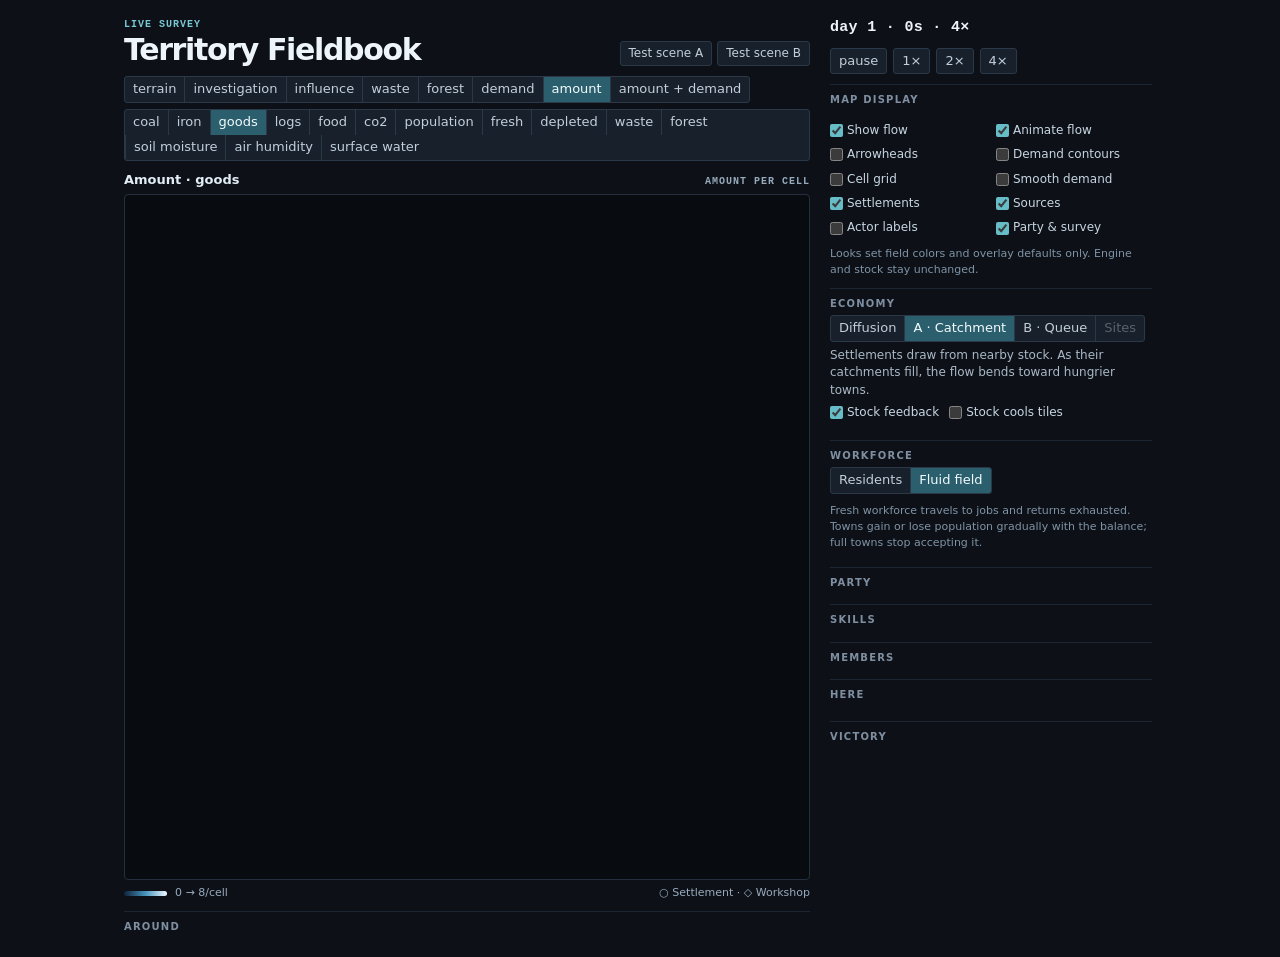
==== index.html @ fd57d46e "" ====
<!DOCTYPE html>
<html lang="en">
<head>
<meta charset="utf-8">
<meta name="viewport" content="width=device-width, initial-scale=1">
<title>Territory Fieldbook</title>
<style>
:root {
	--ui-surface: #18212b;
	--ui-surface-hi: #23303d;
	--ui-line: #2a3847;
	--ui-text: #c3cedb;
	--ui-text-strong: #f2fbfd;
	--ui-accent: #2c5f6e;
	--ui-accent-line: #4f8d9d;
	--ui-radius-sm: 3px;
	--ui-gap: 6px;
	--ui-step: 3px;
}
* { box-sizing: border-box; }
[hidden] { display: none !important; }
body {
	margin: 0;
	background: #0d1117;
	color: #d7dee7;
	font: 13px/1.45 ui-sans-serif, system-ui, -apple-system, "Segoe UI", sans-serif;
	color-scheme: dark;
}
#ui-app {
	display: flex;
	align-items: flex-start;
	gap: 20px;
	padding: 18px;
	max-width: 1480px;
	margin: 0 auto;
}
#ui-mapwrap {
	flex: 1 1 768px;
	min-width: 0;
	display: flex;
	flex-direction: column;
	gap: 10px;
}
#ui-app:not(.ui-paired) { justify-content: center; }
#ui-app:not(.ui-paired) #ui-mapwrap { max-width: clamp(480px, 100vh - 214px, 768px); }
#ui-maphead { display: flex; align-items: end; justify-content: space-between; flex-wrap: wrap; gap: 8px 12px; }
#ui-maphead h1 { margin: 1px 0 0; font-size: clamp(21px, 4vw, 30px); font-weight: 660; letter-spacing: -.045em; line-height: 1.1; color: #eef5fa; }
.ui-kicker, .ui-field-meta span, .ui-scene-controls > span, .ui-scene-stat span {
	font: 600 10px/1.4 ui-monospace, monospace;
	letter-spacing: .1em;
	text-transform: uppercase;
	color: #96aabc;
}
.ui-kicker { color: #79c9d4; }
#ui-scene-nav { display: flex; flex-wrap: wrap; gap: 5px; }
#ui-scene-nav a {
	padding: 3px 8px;
	text-decoration: none;
	font-size: 12px;
	color: var(--ui-text);
	background: var(--ui-surface);
	border: 1px solid var(--ui-line);
	border-radius: var(--ui-radius-sm);
}
#ui-scene-nav a:hover, #ui-scene-nav a[aria-current="page"] { color: var(--ui-text-strong); border-color: var(--ui-accent-line); }
#ui-maps { display: grid; grid-template-columns: minmax(0, 1fr); gap: 12px; }
.ui-paired #ui-maps { grid-template-columns: repeat(2, minmax(0, 1fr)); }
.ui-field { min-width: 0; }
.ui-field-meta, .ui-field-legend { display: flex; align-items: baseline; justify-content: space-between; gap: 8px; }
.ui-field-meta { margin-bottom: 5px; }
.ui-field-meta h2 { margin: 0; font-size: 13px; font-weight: 650; color: #e2edf6; }
.ui-field-legend { justify-content: start; align-items: center; flex-wrap: wrap; margin-top: 5px; color: #98aabd; font-size: 11px; }
.ui-scale { width: 43px; height: 5px; border-radius: 5px; background: linear-gradient(90deg, #102239, #4594bd, #eff9ff); }
.ui-scale.demand { background: linear-gradient(90deg, #411723, #d85c36, #ffe77f); }
.ui-scale.demand.signed { background: linear-gradient(90deg, #46db9f, #1b0f17, #ffe55b); }
.ui-scale.look-1 { background: linear-gradient(90deg, #0b1420, #6b7280, #f1f5fa); }
.ui-scale.look-1.demand { background: linear-gradient(90deg, #230c10, #bf7922, #ffe633); }
.ui-scale.look-2 { background: linear-gradient(90deg, #19181b, #6d3a26, #e18a36, #fff1c6); }
.ui-scale.look-2.demand { background: linear-gradient(90deg, #17151f, #634187, #c094e5, #edcfff); }
.ui-scale.look-1.demand.signed { background: linear-gradient(90deg, #46db9f, #230c10, #ffe633); }
.ui-scale.look-2.demand.signed { background: linear-gradient(90deg, #46db9f, #17151f, #edcfff); }
.ui-map-key { margin-left: auto; white-space: nowrap; }
.ui-field canvas {
	display: block;
	width: 100%;
	height: auto;
	background: #080b0f;
	border: 1px solid #24303d;
	border-radius: 4px;
	image-rendering: pixelated;
	cursor: crosshair;
}
#ui-panel {
	flex: 0 0 326px;
	display: flex;
	flex-direction: column;
	gap: 10px;
	max-height: calc(100vh - 36px);
	overflow-y: auto;
	padding-right: 4px;
}
#ui-clock {
	font: 600 15px/1.3 ui-monospace, monospace;
	letter-spacing: 0.02em;
	color: #eef4f8;
}
.ui-row { display: flex; flex-wrap: wrap; gap: 6px; }
button.ui-chip {
	background: #18212b;
	color: #c3cedb;
	border: 1px solid #2a3847;
	border-radius: 3px;
	padding: 3px 8px;
	font: inherit;
	cursor: pointer;
}
button.ui-chip:hover:not(:disabled) { border-color: #4f8d9d; }
button.ui-chip:disabled { opacity: .45; cursor: default; }
button.ui-chip.on { background: #2c5f6e; border-color: #4f8d9d; color: #f2fbfd; }
.ui-block {
	border-top: 1px solid #1d2733;
	padding-top: 8px;
}
.ui-block h2 {
	margin: 0 0 4px;
	font-size: 10px;
	font-weight: 700;
	letter-spacing: 0.12em;
	text-transform: uppercase;
	color: #7f8fa1;
}
.ui-seg {
	display: inline-flex;
	flex-wrap: wrap;
	border: 1px solid var(--ui-line);
	border-radius: var(--ui-radius-sm);
	background: var(--ui-surface);
	overflow: hidden;
	align-self: flex-start;
}
.ui-seg-item { position: relative; display: block; }
.ui-seg-item + .ui-seg-item { border-left: 1px solid var(--ui-line); }
.ui-seg-item > span {
	display: block;
	padding: var(--ui-step) 8px;
	color: var(--ui-text);
	line-height: 1.45;
	white-space: nowrap;
	cursor: pointer;
}
.ui-seg-item > input {
	position: absolute;
	width: 1px;
	height: 1px;
	margin: 0;
	opacity: 0;
	pointer-events: none;
}
.ui-seg-item > input:checked + span { background: var(--ui-accent); color: var(--ui-text-strong); }
.ui-seg-item:hover > input:not(:checked):not(:disabled) + span { background: var(--ui-surface-hi); }
.ui-seg-item > input:focus-visible + span { outline: 2px solid var(--ui-accent-line); outline-offset: -2px; }
.ui-seg-item > input:disabled + span { opacity: 0.38; cursor: default; }
#ui-nearby {
	white-space: pre-line;
	color: #c8d2dd;
	font-size: 12px;
	max-height: 180px;
	overflow-y: auto;
}
#ui-stats, #ui-skills, #ui-members, #ui-site, #ui-inspect, #ui-victory, #ui-workforce-stats {
	white-space: pre-line;
	color: #c8d2dd;
}
#ui-inspect { font-size: 12px; margin-top: 8px; }
#ui-workforce-stats { font-size: 12px; margin-top: 6px; }
#ui-site-panel {
	flex: 0 0 218px;
	display: flex;
	flex-direction: column;
	gap: 6px;
	align-self: flex-start;
	background: var(--ui-surface);
	border: 1px solid var(--ui-line);
	border-radius: var(--ui-radius-sm);
	padding: 10px 12px;
}
#ui-site-panel h2 {
	margin: 0;
	font-size: 10px;
	font-weight: 700;
	letter-spacing: 0.12em;
	text-transform: uppercase;
	color: #7f8fa1;
}
#ui-jobsite { white-space: pre-line; color: #e6edf4; font-size: 12px; }
.ui-economy-toggles { display: flex; flex-wrap: wrap; gap: 4px 10px; font-size: 12px; color: #c7d6e2; }
.ui-economy-toggles label { display: flex; align-items: center; gap: 4px; cursor: pointer; }
.ui-economy-toggles input { margin: 0; accent-color: #66bdc8; }
.ui-economy-toggles label:has(input:disabled) { opacity: .42; cursor: default; }
.ui-economy-toggles input:focus-visible { outline: 2px solid var(--ui-accent-line); outline-offset: 3px; }
.ui-display-options { display: grid; grid-template-columns: 1fr 1fr; gap: 7px 10px; }
#ui-look .ui-seg { display: grid; grid-template-columns: repeat(3, 1fr); width: 100%; font-size: 12px; text-align: center; }
#ui-display-note { margin: 7px 0 10px; color: #aabac9; font-size: 12px; }
.ui-help { margin: 9px 0 0; color: #7f93a6; font-size: 11px; }
.ui-scene-controls { display: flex; align-items: center; gap: 5px 8px; flex-wrap: wrap; }
.ui-scene-controls + .ui-scene-controls { margin-top: 6px; }
#ui-scene-note { margin: 6px 0 0; color: #9eafbf; font-size: 12px; }
#ui-scene-stats { display: grid; grid-template-columns: repeat(3, minmax(0, 1fr)); gap: 6px; margin-top: 9px; }
.ui-scene-stat { padding: 7px; border-radius: 4px; border: 1px solid var(--ui-line); background: #141d27; }
.ui-scene-stat strong { display: block; font: 600 15px/1.3 ui-monospace, monospace; color: #dfecf6; }
#ui-survey-panel { display: flex; flex-direction: column; gap: 10px; }
#ui-engine-note { margin: 5px 0; color: #aab8c7; font-size: 12px; }
#ui-site { color: #e6edf4; }
#ui-actions { display: flex; flex-direction: column; gap: 5px; margin-top: 8px; }
button.ui-act {
	text-align: left;
	background: #151d26;
	color: #d8e2ec;
	border: 1px solid #2a3847;
	border-radius: 3px;
	padding: 5px 9px;
	font: inherit;
	cursor: pointer;
}
button.ui-act.primary { background: #1d3a3f; border-color: #2f6a70; }
button.ui-act:hover:not(:disabled) { border-color: #4a6f84; }
button.ui-act:disabled { opacity: 0.38; cursor: default; }
#ui-status { min-height: 18px; color: #ffd166; }
#ui-log {
	margin: 0;
	padding: 0 0 0 16px;
	color: #93a1b1;
	font-size: 12px;
	display: flex;
	flex-direction: column;
	gap: 2px;
}
#ui-log li:first-child { color: #d5e2ee; }
@media (max-width: 960px) {
	#ui-app { flex-direction: column; }
	#ui-site-panel { flex: 0 0 auto; width: 100%; }
	#ui-app:not(.ui-paired) #ui-mapwrap, #ui-mapwrap { flex: 0 0 auto; max-width: none; width: 100%; }
	#ui-panel { flex: 0 0 auto; width: 100%; max-width: none; max-height: none; }
	#ui-app.ui-scene-active { gap: 10px; }
	.ui-scene-active #ui-mapwrap, .ui-scene-active #ui-panel { display: contents; }
	.ui-scene-active #ui-maphead { order: -3; width: 100%; }
	.ui-scene-active #ui-clock, .ui-scene-active #ui-time { order: -2; }
	.ui-scene-active #ui-maps { width: 100%; }
}
@media (max-width: 560px) {
	#ui-app { padding: 10px; }
	.ui-paired #ui-maps { grid-template-columns: minmax(0, 1fr); }
	.ui-map-key { margin-left: 0; }
}
</style>
</head>
<body>
<div id="ui-app">
	<aside id="ui-site-panel" aria-labelledby="ui-site-panel-title" hidden>
		<h2 id="ui-site-panel-title">selected site</h2>
		<div id="ui-jobsite"></div>
	</aside>
	<main id="ui-mapwrap">
		<header id="ui-maphead">
			<div><div class="ui-kicker" id="ui-map-kicker">Live survey</div><h1 id="ui-map-title">Territory Fieldbook</h1></div>
			<nav id="ui-scene-nav" aria-label="Economy test scenes">
				<a id="ui-survey-link" href="?" title="Start a fresh survey in this tab" hidden>Survey</a>
				<a id="ui-scene-a" href="?scene=a" target="_blank" rel="noopener" title="Open the Catchment test scene in a new tab">Test scene A</a>
				<a id="ui-scene-b" href="?scene=b" target="_blank" rel="noopener" title="Open the Queue test scene in a new tab">Test scene B</a>
			</nav>
		</header>
		<div id="ui-views" class="ui-row" aria-label="Map layers"></div>
		<div id="ui-scene-tools" hidden>
			<div class="ui-scene-controls"><span>Map tool</span><div id="ui-tools" class="ui-row"></div></div>
			<div class="ui-scene-controls"><span>Replay · initial demand</span><div id="ui-replay" class="ui-row"></div></div>
			<p id="ui-scene-note">Select a tool, then click either map. The same cell is marked on both.</p>
		</div>
		<div id="ui-maps">
			<section class="ui-field">
				<div id="ui-map-meta" class="ui-field-meta" hidden><h2 id="ui-map-layer">Amount · goods</h2><span id="ui-map-unit">Amount per cell</span></div>
				<canvas id="ui-canvas" aria-label="Survey map"></canvas>
				<div id="ui-map-legend" class="ui-field-legend" hidden><i id="ui-map-scale" class="ui-scale" aria-hidden="true"></i><span id="ui-map-range">0 → 8/cell</span><span class="ui-map-key" id="ui-map-key"></span></div>
			</section>
			<section class="ui-field" id="ui-demand-map" hidden>
				<div id="ui-demand-meta" class="ui-field-meta"><h2 id="ui-demand-layer">Demand · coal</h2><span id="ui-demand-unit">Pull / 0–1</span></div>
				<canvas id="ui-demand-canvas" aria-label="Coal demand map"></canvas>
				<div id="ui-demand-legend" class="ui-field-legend"><i id="ui-demand-scale" class="ui-scale demand" aria-hidden="true"></i><span id="ui-demand-range">Low → high pull</span><span class="ui-map-key" id="ui-demand-key"></span></div>
			</section>
		</div>
		<section id="ui-around-panel" class="ui-block"><h2>around</h2><div id="ui-nearby"></div></section>
	</main>
	<aside id="ui-panel">
		<div id="ui-clock">day 1 · 0s · 4×</div>
		<div id="ui-time" class="ui-row"></div>
		<section class="ui-block" aria-labelledby="ui-display-title">
			<h2 id="ui-display-title">map display</h2>
			<div id="ui-look" class="ui-row"></div>
			<p id="ui-display-note"></p>
			<div class="ui-economy-toggles ui-display-options">
				<label title="Show the direction of actual accepted goods transfers"><input id="ui-flow" type="checkbox" checked> Show flow</label>
				<label title="Move flow marks with simulation time; off keeps static directions"><input id="ui-flow-motion" type="checkbox" checked> Animate flow</label>
				<label title="Add direction arrowheads to the flow marks"><input id="ui-flow-arrows" type="checkbox"> Arrowheads</label>
				<label title="Join equal demand values with contour lines"><input id="ui-contours" type="checkbox"> Demand contours</label>
				<label title="Show cell boundaries and four-cell reference crosses"><input id="ui-grid" type="checkbox"> Cell grid</label>
				<label title="Interpolate the demand heatmap between cells; stock stays crisp"><input id="ui-smooth" type="checkbox"> Smooth demand</label>
				<label title="Show settlement markers without changing their demand or consumption"><input id="ui-settlement-markers" type="checkbox" checked> Settlements</label>
				<label title="Show mines, workshops and factories without changing production"><input id="ui-source-markers" type="checkbox" checked> Sources</label>
				<label title="Label consumers C, mines S, workshops W and factories F"><input id="ui-actor-labels" type="checkbox"> Actor labels</label>
				<label title="Show the party, plus survey reach, sites and rivals on non-economy maps"><input id="ui-survey-markers" type="checkbox" checked> Party & survey</label>
			</div>
			<p class="ui-help">Looks set field colors and overlay defaults only. Engine and stock stay unchanged.</p>
		</section>
		<section class="ui-block">
			<h2>economy</h2>
			<div id="ui-engine" class="ui-row"></div>
			<p id="ui-engine-note" aria-live="polite"></p>
			<div class="ui-economy-toggles">
				<label title="Stored goods ease settlement import pull; in Diffusion they lower the local signed signal"><input id="ui-surplus" type="checkbox" checked> Stock feedback</label>
				<label id="ui-pressure-control" title="Stock lowers the pull on its own tile, even without a settlement nearby; Catchment and Queue only"><input id="ui-pressure" type="checkbox"> Stock cools tiles</label>
			</div>
			<div id="ui-scene-stats" hidden>
				<div class="ui-scene-stat"><span>Stored</span><strong id="ui-scene-stock">0.0</strong></div>
				<div class="ui-scene-stat"><span>Mined</span><strong id="ui-scene-mined">0.0</strong></div>
				<div class="ui-scene-stat"><span>Used</span><strong id="ui-scene-used">0.0</strong></div>
			</div>
			<div id="ui-inspect"></div>
		</section>
		<section class="ui-block" aria-labelledby="ui-workforce-title">
			<h2 id="ui-workforce-title">workforce</h2>
			<div id="ui-workforce" class="ui-row"></div>
			<p id="ui-workforce-note" class="ui-help"></p>
			<div id="ui-workforce-stats"></div>
		</section>
		<div id="ui-survey-panel">
			<section class="ui-block"><h2>party</h2><div id="ui-stats"></div></section>
			<section class="ui-block"><h2>skills</h2><div id="ui-skills"></div></section>
			<section class="ui-block"><h2>members</h2><div id="ui-members"></div></section>
			<section class="ui-block"><h2>here</h2><div id="ui-site"></div><div id="ui-actions"></div></section>
			<section class="ui-block"><h2>victory</h2><div id="ui-victory"></div></section>
		</div>
		<div id="ui-status"></div>
		<ol id="ui-log"></ol>
	</aside>
</div>
<script src="random.js"></script>
<script src="world.js"></script>
<script src="prototype/water-humidity/terrain.js"></script>
<script src="prototype/water-humidity/simulation.js"></script>
<script src="hydrology.js"></script>
<script src="events.js"></script>
<script src="land.js"></script>
<script src="economy.js"></script>
<script src="sites.js"></script>
<script src="map-economy.js"></script>
<script src="map-industry.js"></script>
<script src="map-farm.js"></script>
<script src="map-diffusion.js"></script>
<script src="map-factory-scan.js"></script>
<script src="map-sites.js"></script>
<script src="map-market-flow.js"></script>
<script src="map-market-demand.js"></script>
<script src="map-population.js"></script>
<script src="map-fluid.js"></script>
<script src="map-scenes.js"></script>
<script src="investigate.js"></script>
<script src="party.js"></script>
<script src="territory.js"></script>
<script src="rivals.js"></script>
<script src="victory.js"></script>
<script src="render.js"></script>
<script src="render-economy.js"></script>
<script src="render-markers.js"></script>
<script src="input.js"></script>
<script src="hud.js"></script>
<script src="hud-economy.js"></script>
<script src="hud-display.js"></script>
<script src="hud-scenes.js"></script>
<script src="actions.js"></script>
<script src="main.js"></script>
</body>
</html>
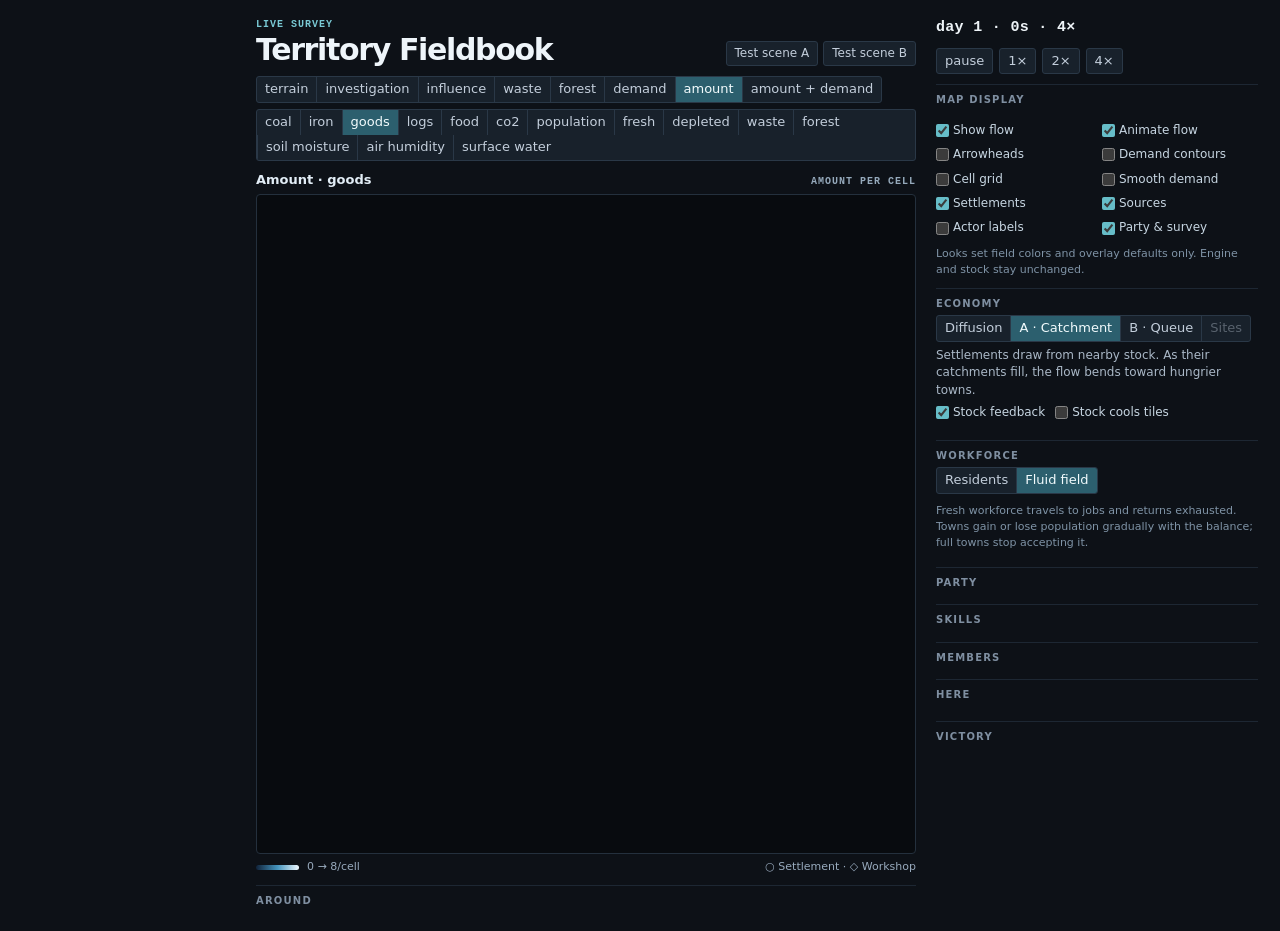
==== commit b7fe035c: "" ====
--- a/index.html
+++ b/index.html
@@ -184,6 +184,8 @@
 	border-radius: var(--ui-radius-sm);
 	padding: 10px 12px;
 }
+/* Reserve the slot so hiding the inspector never shifts the canvas; only its content is hidden. */
+#ui-site-panel.ui-collapsed { visibility: hidden; }
 #ui-site-panel h2 {
 	margin: 0;
 	font-size: 10px;
@@ -239,6 +241,8 @@
 @media (max-width: 960px) {
 	#ui-app { flex-direction: column; }
 	#ui-site-panel { flex: 0 0 auto; width: 100%; }
+	/* On the stacked layout the slot is full width, so collapse it entirely instead of leaving a gap. */
+	#ui-site-panel.ui-collapsed { display: none; }
 	#ui-app:not(.ui-paired) #ui-mapwrap, #ui-mapwrap { flex: 0 0 auto; max-width: none; width: 100%; }
 	#ui-panel { flex: 0 0 auto; width: 100%; max-width: none; max-height: none; }
 	#ui-app.ui-scene-active { gap: 10px; }
@@ -256,7 +260,7 @@
 </head>
 <body>
 <div id="ui-app">
-	<aside id="ui-site-panel" aria-labelledby="ui-site-panel-title" hidden>
+	<aside id="ui-site-panel" aria-labelledby="ui-site-panel-title" class="ui-collapsed">
 		<h2 id="ui-site-panel-title">selected site</h2>
 		<div id="ui-jobsite"></div>
 	</aside>
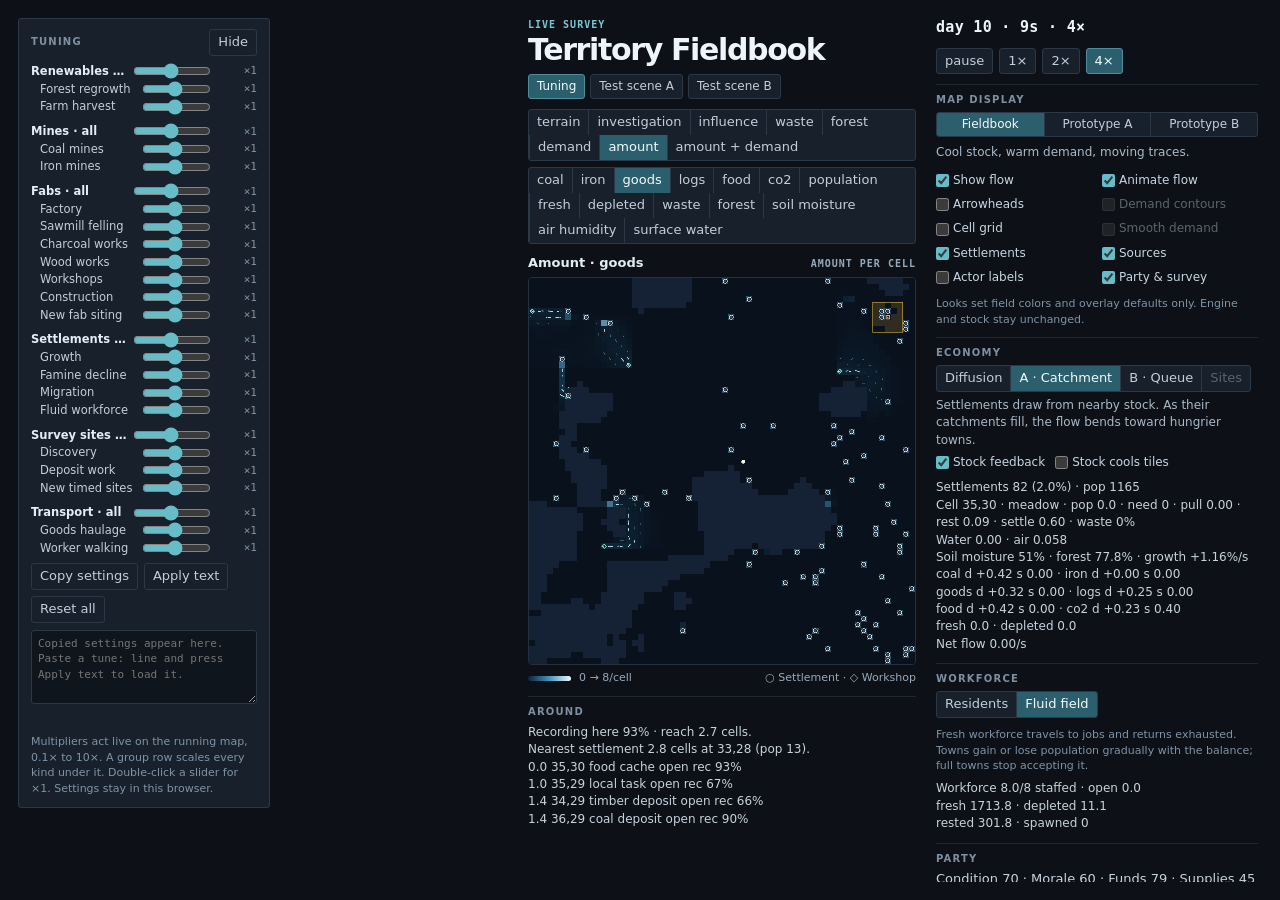
==== commit 7b4ce2df: "fab settings GUI" ====
--- a/index.html
+++ b/index.html
@@ -194,6 +194,36 @@
 	text-transform: uppercase;
 	color: #7f8fa1;
 }
+#ui-tune-panel {
+	flex: 0 0 252px;
+	display: flex;
+	flex-direction: column;
+	gap: 7px;
+	align-self: flex-start;
+	position: sticky;
+	top: 18px;
+	max-height: calc(100vh - 36px);
+	overflow-y: auto;
+	background: var(--ui-surface);
+	border: 1px solid var(--ui-line);
+	border-radius: var(--ui-radius-sm);
+	padding: 10px 12px;
+}
+.ui-tune-head { display: flex; align-items: center; justify-content: space-between; }
+.ui-tune-head h2 { margin: 0; font-size: 10px; font-weight: 700; letter-spacing: 0.12em; text-transform: uppercase; color: #7f8fa1; }
+#ui-tune-knobs { display: flex; flex-direction: column; gap: 1px; }
+.ui-tune-row { display: grid; grid-template-columns: 96px minmax(0, 1fr) 40px; align-items: center; gap: 6px; padding-left: 9px; font-size: 11.5px; color: var(--ui-text); cursor: pointer; }
+.ui-tune-row.ui-tune-group { padding-left: 0; margin-top: 7px; font-weight: 650; color: #e2edf6; }
+.ui-tune-row.ui-tune-group:first-child { margin-top: 0; }
+.ui-tune-row > span { overflow: hidden; text-overflow: ellipsis; white-space: nowrap; }
+.ui-tune-row > input { width: 100%; height: 16px; margin: 0; accent-color: #66bdc8; cursor: pointer; }
+.ui-tune-row > input:focus-visible { outline: 2px solid var(--ui-accent-line); outline-offset: 1px; }
+.ui-tune-row > output { text-align: right; font: 11px/1.4 ui-monospace, monospace; color: #7f93a6; }
+.ui-tune-row.ui-tune-moved > output { color: #ffd166; }
+#ui-tune-text { width: 100%; min-height: 64px; resize: vertical; padding: 5px 6px; background: #0f151c; color: #c8d2dd; border: 1px solid var(--ui-line); border-radius: var(--ui-radius-sm); font: 11px/1.4 ui-monospace, monospace; }
+#ui-tune-note { min-height: 16px; margin: 0; color: #ffd166; font-size: 11px; }
+#ui-tune-panel .ui-help { margin: 0; }
+#ui-scene-nav button.ui-chip { font-size: 12px; }
 #ui-jobsite { white-space: pre-line; color: #e6edf4; font-size: 12px; }
 .ui-economy-toggles { display: flex; flex-wrap: wrap; gap: 4px 10px; font-size: 12px; color: #c7d6e2; }
 .ui-economy-toggles label { display: flex; align-items: center; gap: 4px; cursor: pointer; }
@@ -240,7 +270,8 @@
 #ui-log li:first-child { color: #d5e2ee; }
 @media (max-width: 960px) {
 	#ui-app { flex-direction: column; }
-	#ui-site-panel { flex: 0 0 auto; width: 100%; }
+	#ui-site-panel, #ui-tune-panel { flex: 0 0 auto; width: 100%; }
+	#ui-tune-panel { position: static; max-height: none; }
 	/* On the stacked layout the slot is full width, so collapse it entirely instead of leaving a gap. */
 	#ui-site-panel.ui-collapsed { display: none; }
 	#ui-app:not(.ui-paired) #ui-mapwrap, #ui-mapwrap { flex: 0 0 auto; max-width: none; width: 100%; }
@@ -260,6 +291,18 @@
 </head>
 <body>
 <div id="ui-app">
+	<aside id="ui-tune-panel" aria-labelledby="ui-tune-title">
+		<div class="ui-tune-head"><h2 id="ui-tune-title">tuning</h2><button id="ui-tune-close" type="button" class="ui-chip" title="Hide the tuning panel">Hide</button></div>
+		<div id="ui-tune-knobs"></div>
+		<div class="ui-row">
+			<button id="ui-tune-copy" type="button" class="ui-chip" title="Copy the moved multipliers and a map summary to the clipboard">Copy settings</button>
+			<button id="ui-tune-apply" type="button" class="ui-chip" title="Apply the tune: line pasted into the box below">Apply text</button>
+			<button id="ui-tune-reset" type="button" class="ui-chip" title="Set every multiplier back to ×1">Reset all</button>
+		</div>
+		<textarea id="ui-tune-text" rows="4" spellcheck="false" aria-label="Tuning settings text" placeholder="Copied settings appear here. Paste a tune: line and press Apply text to load it."></textarea>
+		<p id="ui-tune-note" aria-live="polite"></p>
+		<p class="ui-help">Multipliers act live on the running map, 0.1× to 10×. A group row scales every kind under it. Double-click a slider for ×1. Settings stay in this browser.</p>
+	</aside>
 	<aside id="ui-site-panel" aria-labelledby="ui-site-panel-title" class="ui-collapsed">
 		<h2 id="ui-site-panel-title">selected site</h2>
 		<div id="ui-jobsite"></div>
@@ -268,6 +311,7 @@
 		<header id="ui-maphead">
 			<div><div class="ui-kicker" id="ui-map-kicker">Live survey</div><h1 id="ui-map-title">Territory Fieldbook</h1></div>
 			<nav id="ui-scene-nav" aria-label="Economy test scenes">
+				<button id="ui-tune-toggle" type="button" class="ui-chip on" aria-controls="ui-tune-panel" title="Show or hide the tuning panel">Tuning</button>
 				<a id="ui-survey-link" href="?" title="Start a fresh survey in this tab" hidden>Survey</a>
 				<a id="ui-scene-a" href="?scene=a" target="_blank" rel="noopener" title="Open the Catchment test scene in a new tab">Test scene A</a>
 				<a id="ui-scene-b" href="?scene=b" target="_blank" rel="noopener" title="Open the Queue test scene in a new tab">Test scene B</a>
@@ -347,6 +391,7 @@
 	</aside>
 </div>
 <script src="random.js"></script>
+<script src="tuning.js"></script>
 <script src="world.js"></script>
 <script src="prototype/water-humidity/terrain.js"></script>
 <script src="prototype/water-humidity/simulation.js"></script>
@@ -379,6 +424,7 @@
 <script src="hud-economy.js"></script>
 <script src="hud-display.js"></script>
 <script src="hud-scenes.js"></script>
+<script src="hud-tune.js"></script>
 <script src="actions.js"></script>
 <script src="main.js"></script>
 </body>
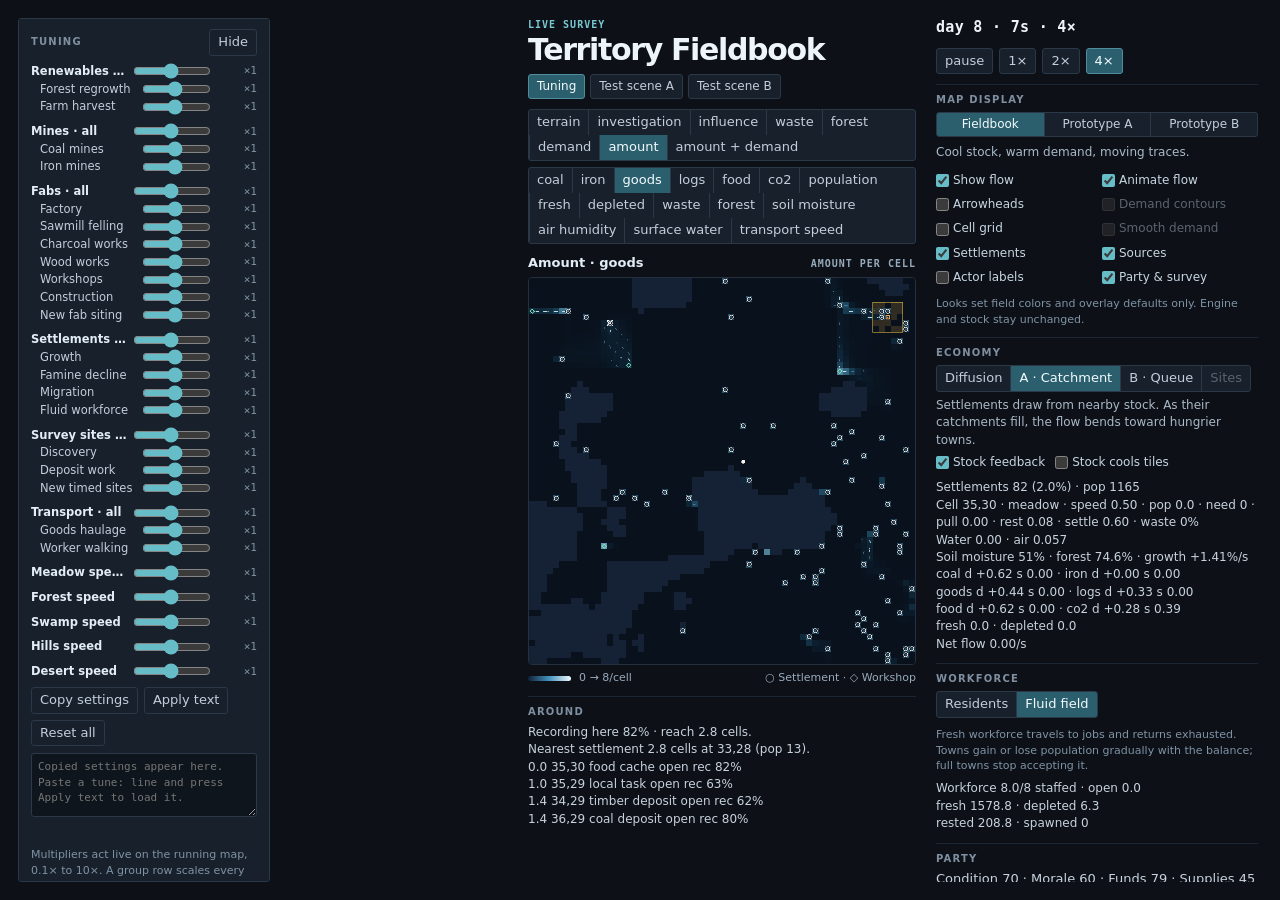
==== commit 27497b7f: "map economy: transport conditioning and workforce effort" ====
--- a/index.html
+++ b/index.html
@@ -401,6 +401,7 @@
 <script src="economy.js"></script>
 <script src="sites.js"></script>
 <script src="map-economy.js"></script>
+<script src="map-transport.js"></script>
 <script src="map-industry.js"></script>
 <script src="map-farm.js"></script>
 <script src="map-diffusion.js"></script>
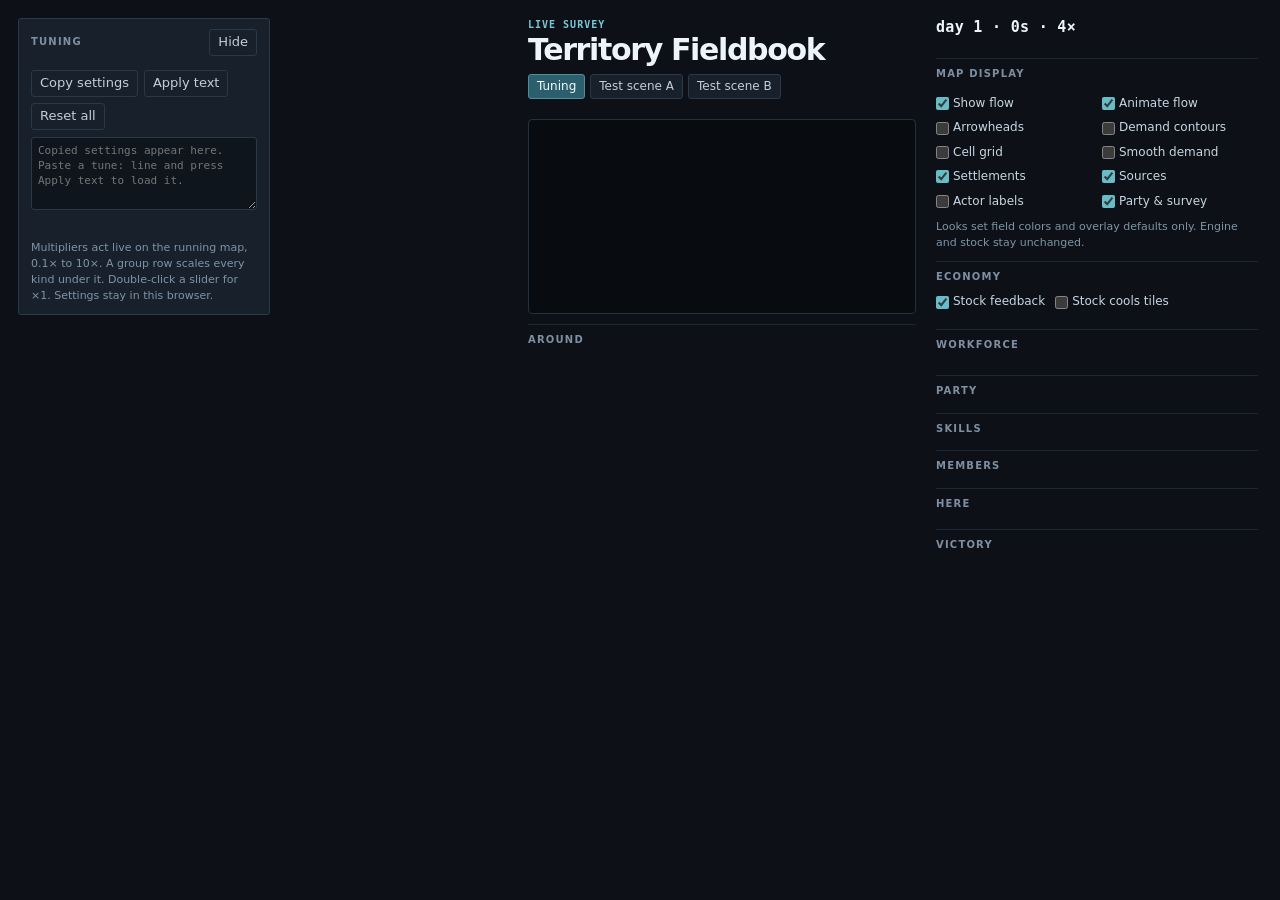
==== commit 7b209064: "index: load map-seed, map-trade and map-kernels Co-authored-by: arena-agent <297053741+arena-agent@u" ====
--- a/index.html
+++ b/index.html
@@ -401,9 +401,12 @@
 <script src="economy.js"></script>
 <script src="sites.js"></script>
 <script src="map-economy.js"></script>
+<script src="map-seed.js"></script>
+<script src="map-trade.js"></script>
 <script src="map-transport.js"></script>
 <script src="map-industry.js"></script>
 <script src="map-farm.js"></script>
+<script src="map-kernels.js"></script>
 <script src="map-diffusion.js"></script>
 <script src="map-factory-scan.js"></script>
 <script src="map-sites.js"></script>
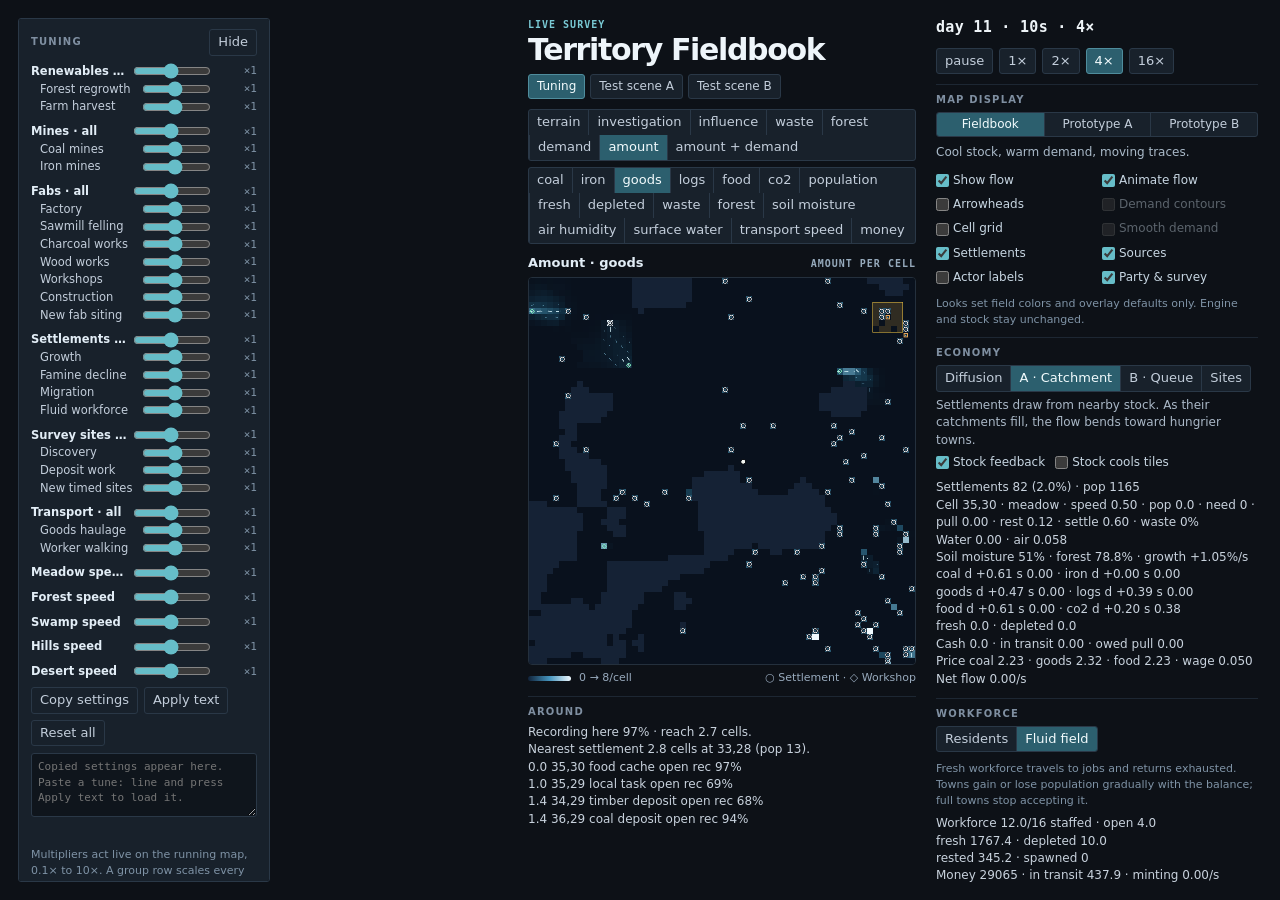
==== commit 447f913a: "" ====
--- a/index.html
+++ b/index.html
@@ -413,6 +413,7 @@
 <script src="map-market-flow.js"></script>
 <script src="map-market-demand.js"></script>
 <script src="map-population.js"></script>
+<script src="map-money.js"></script>
 <script src="map-fluid.js"></script>
 <script src="map-scenes.js"></script>
 <script src="investigate.js"></script>
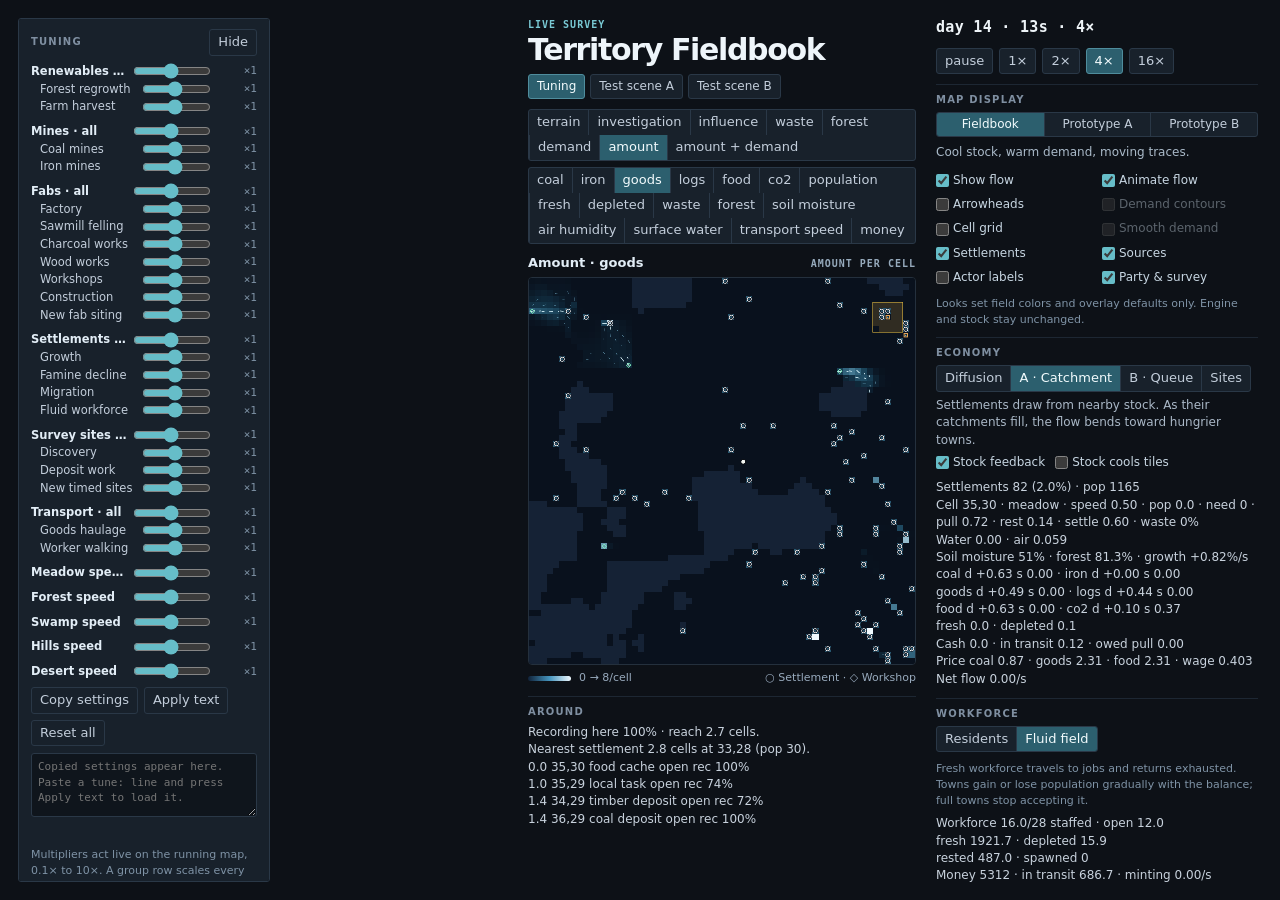
==== commit df7ceddc: "price-model-b" ====
--- a/index.html
+++ b/index.html
@@ -414,6 +414,7 @@
 <script src="map-market-demand.js"></script>
 <script src="map-population.js"></script>
 <script src="map-money.js"></script>
+<script src="map-money-gold.js"></script>
 <script src="map-fluid.js"></script>
 <script src="map-scenes.js"></script>
 <script src="investigate.js"></script>
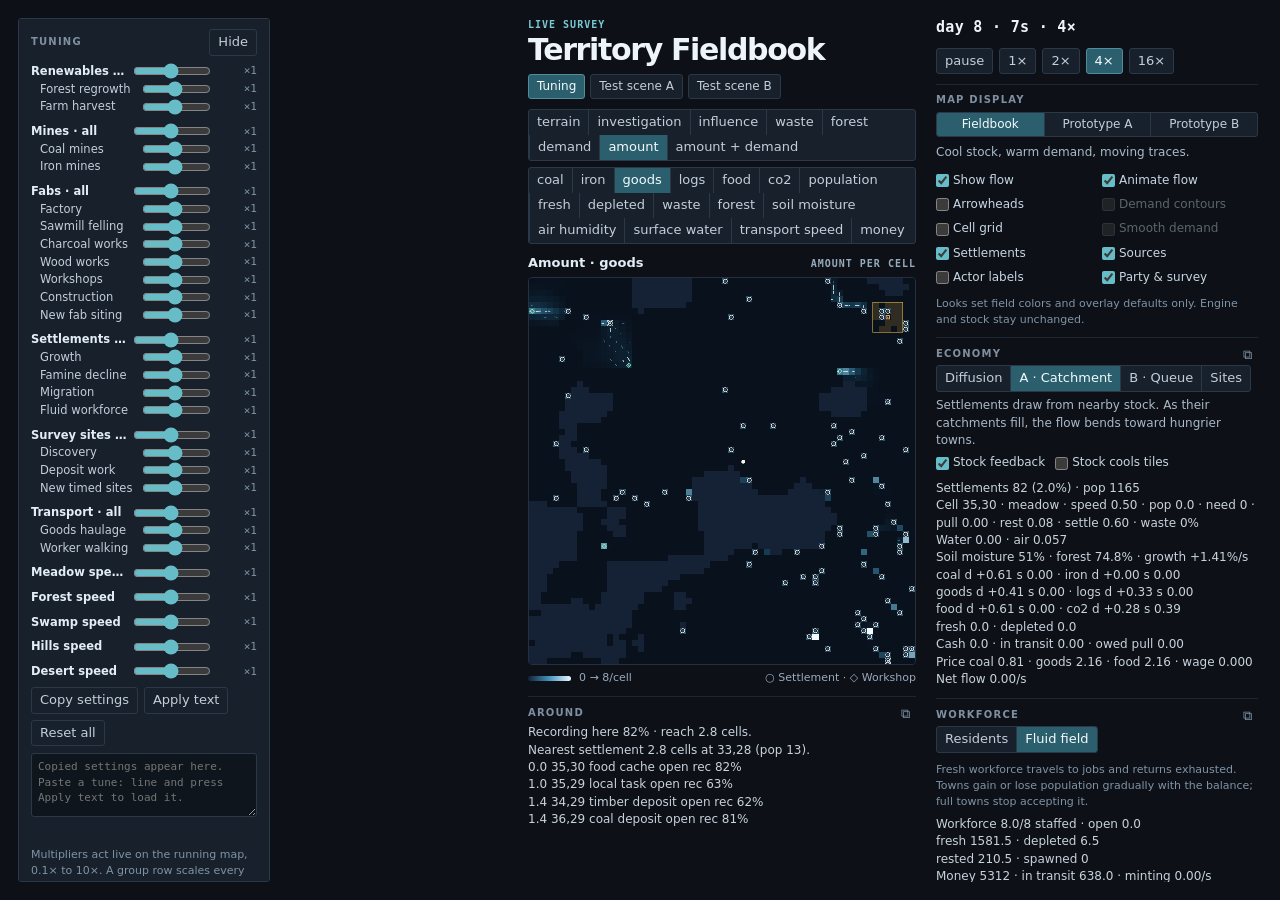
==== commit ffc20bc4: "gui - copy text" ====
--- a/index.html
+++ b/index.html
@@ -258,6 +258,19 @@
 button.ui-act:hover:not(:disabled) { border-color: #4a6f84; }
 button.ui-act:disabled { opacity: 0.38; cursor: default; }
 #ui-status { min-height: 18px; color: #ffd166; }
+.ui-block-head { display: flex; align-items: center; justify-content: space-between; gap: 6px; }
+.ui-block-head h2 { margin-bottom: 4px; }
+button.ui-copy {
+	padding: 0 5px;
+	background: transparent;
+	color: #7f93a6;
+	border: 1px solid transparent;
+	border-radius: var(--ui-radius-sm);
+	font: 13px/1.3 ui-monospace, monospace;
+	cursor: pointer;
+}
+button.ui-copy:hover { color: var(--ui-text-strong); border-color: var(--ui-line); }
+button.ui-copy:focus-visible { outline: 2px solid var(--ui-accent-line); outline-offset: 1px; }
 #ui-log {
 	margin: 0;
 	padding: 0 0 0 16px;
@@ -304,7 +317,7 @@
 		<p class="ui-help">Multipliers act live on the running map, 0.1× to 10×. A group row scales every kind under it. Double-click a slider for ×1. Settings stay in this browser.</p>
 	</aside>
 	<aside id="ui-site-panel" aria-labelledby="ui-site-panel-title" class="ui-collapsed">
-		<h2 id="ui-site-panel-title">selected site</h2>
+		<div class="ui-block-head"><h2 id="ui-site-panel-title">selected site</h2><button id="ui-copy-site" type="button" class="ui-copy" title="Copy the selected site text for chat" aria-label="Copy the selected site text for chat">⧉</button></div>
 		<div id="ui-jobsite"></div>
 	</aside>
 	<main id="ui-mapwrap">
@@ -335,7 +348,7 @@
 				<div id="ui-demand-legend" class="ui-field-legend"><i id="ui-demand-scale" class="ui-scale demand" aria-hidden="true"></i><span id="ui-demand-range">Low → high pull</span><span class="ui-map-key" id="ui-demand-key"></span></div>
 			</section>
 		</div>
-		<section id="ui-around-panel" class="ui-block"><h2>around</h2><div id="ui-nearby"></div></section>
+		<section id="ui-around-panel" class="ui-block"><div class="ui-block-head"><h2>around</h2><button id="ui-copy-around" type="button" class="ui-copy" title="Copy the around list for chat" aria-label="Copy the around list for chat">⧉</button></div><div id="ui-nearby"></div></section>
 	</main>
 	<aside id="ui-panel">
 		<div id="ui-clock">day 1 · 0s · 4×</div>
@@ -359,7 +372,7 @@
 			<p class="ui-help">Looks set field colors and overlay defaults only. Engine and stock stay unchanged.</p>
 		</section>
 		<section class="ui-block">
-			<h2>economy</h2>
+			<div class="ui-block-head"><h2>economy</h2><button id="ui-copy-inspect" type="button" class="ui-copy" title="Copy the inspector readout for chat" aria-label="Copy the inspector readout for chat">⧉</button></div>
 			<div id="ui-engine" class="ui-row"></div>
 			<p id="ui-engine-note" aria-live="polite"></p>
 			<div class="ui-economy-toggles">
@@ -374,27 +387,30 @@
 			<div id="ui-inspect"></div>
 		</section>
 		<section class="ui-block" aria-labelledby="ui-workforce-title">
-			<h2 id="ui-workforce-title">workforce</h2>
+			<div class="ui-block-head"><h2 id="ui-workforce-title">workforce</h2><button id="ui-copy-workforce" type="button" class="ui-copy" title="Copy the workforce stats for chat" aria-label="Copy the workforce stats for chat">⧉</button></div>
 			<div id="ui-workforce" class="ui-row"></div>
 			<p id="ui-workforce-note" class="ui-help"></p>
 			<div id="ui-workforce-stats"></div>
 		</section>
 		<div id="ui-survey-panel">
-			<section class="ui-block"><h2>party</h2><div id="ui-stats"></div></section>
+			<section class="ui-block"><div class="ui-block-head"><h2>party</h2><button id="ui-copy-party" type="button" class="ui-copy" title="Copy party, skills, members, here and victory for chat" aria-label="Copy party, skills, members, here and victory for chat">⧉</button></div><div id="ui-stats"></div></section>
 			<section class="ui-block"><h2>skills</h2><div id="ui-skills"></div></section>
 			<section class="ui-block"><h2>members</h2><div id="ui-members"></div></section>
 			<section class="ui-block"><h2>here</h2><div id="ui-site"></div><div id="ui-actions"></div></section>
 			<section class="ui-block"><h2>victory</h2><div id="ui-victory"></div></section>
 		</div>
-		<div id="ui-status"></div>
-		<ol id="ui-log"></ol>
+		<section class="ui-block" aria-labelledby="ui-log-title">
+			<div class="ui-block-head"><h2 id="ui-log-title">events</h2><button id="ui-copy-log" type="button" class="ui-copy" title="Copy the status line and every kept event for chat" aria-label="Copy the status line and every kept event for chat">⧉</button></div>
+			<div id="ui-status"></div>
+			<ol id="ui-log"></ol>
+		</section>
 	</aside>
 </div>
 <script src="random.js"></script>
 <script src="tuning.js"></script>
 <script src="world.js"></script>
-<script src="prototype/water-humidity/terrain.js"></script>
-<script src="prototype/water-humidity/simulation.js"></script>
+<script src="prototype/archive/water-humidity/terrain.js"></script>
+<script src="prototype/archive/water-humidity/simulation.js"></script>
 <script src="hydrology.js"></script>
 <script src="events.js"></script>
 <script src="land.js"></script>
@@ -431,6 +447,7 @@
 <script src="hud-display.js"></script>
 <script src="hud-scenes.js"></script>
 <script src="hud-tune.js"></script>
+<script src="hud-copy.js"></script>
 <script src="actions.js"></script>
 <script src="main.js"></script>
 </body>
